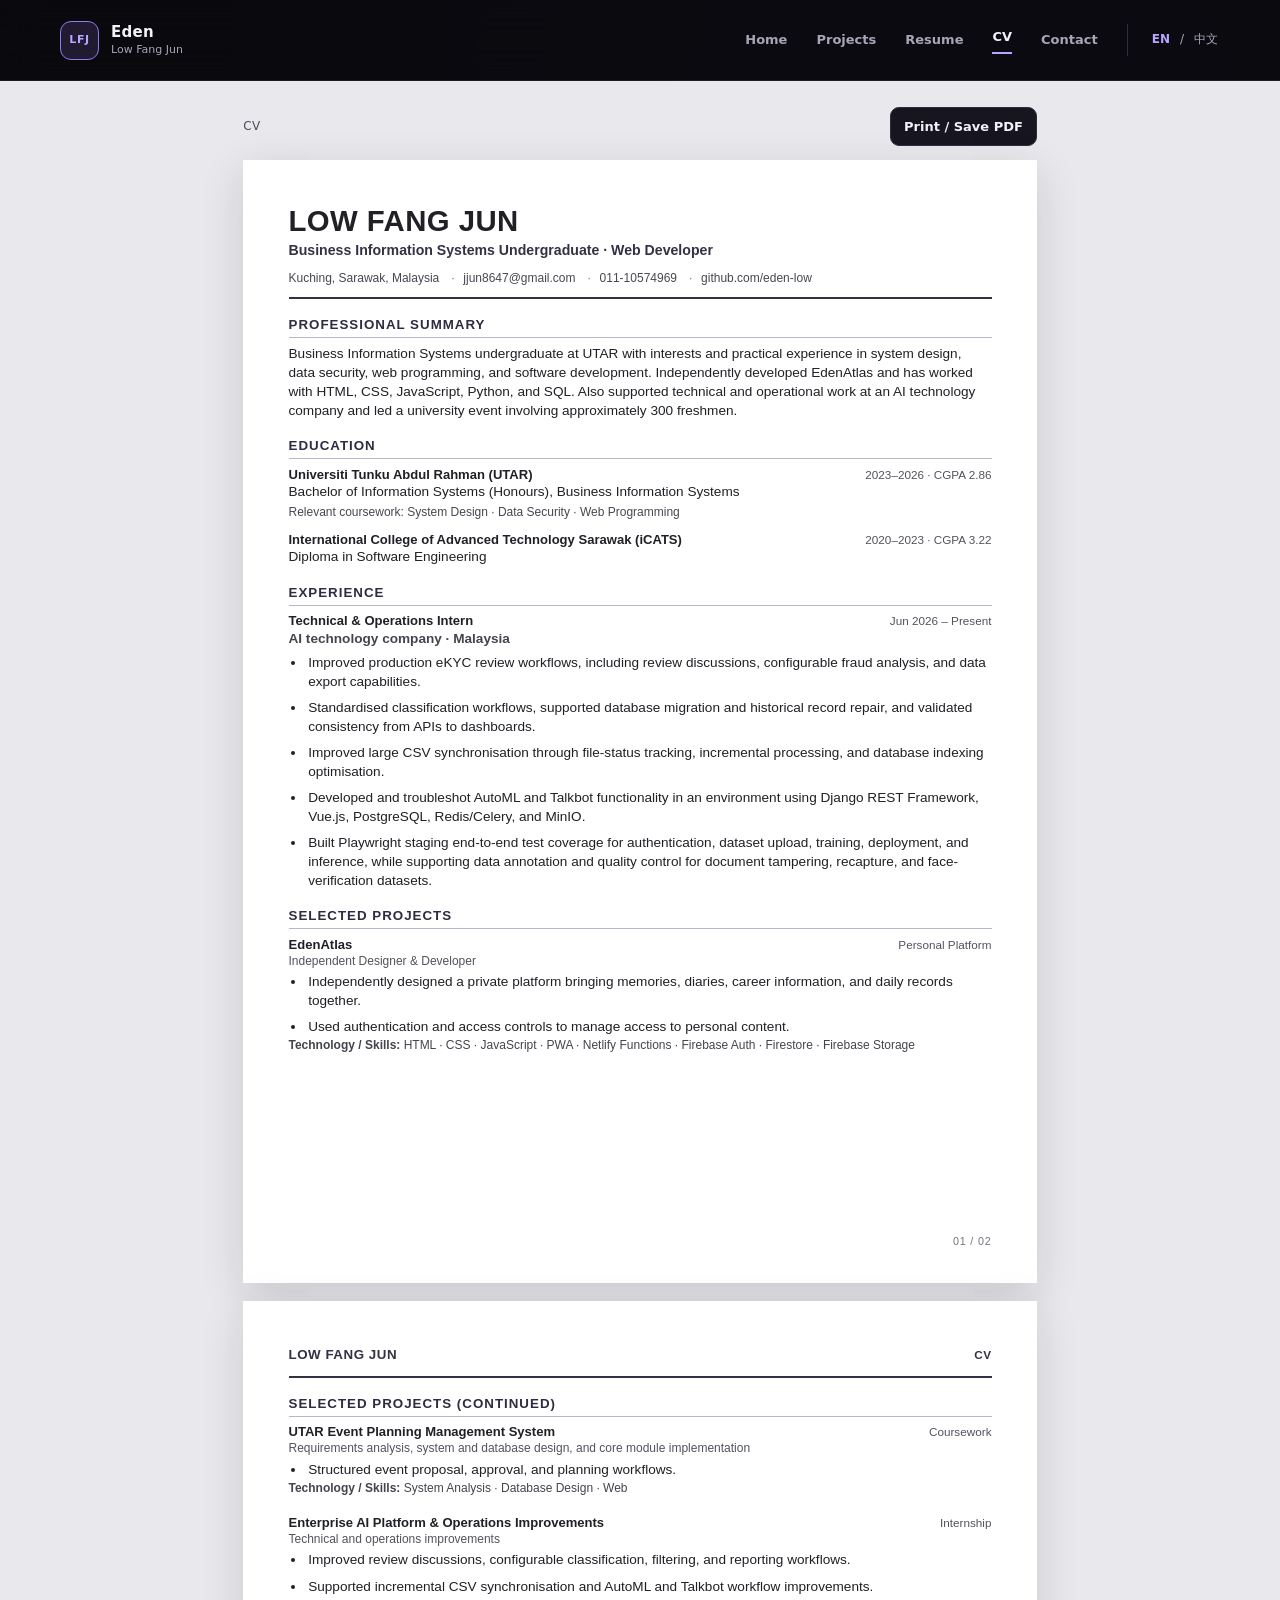
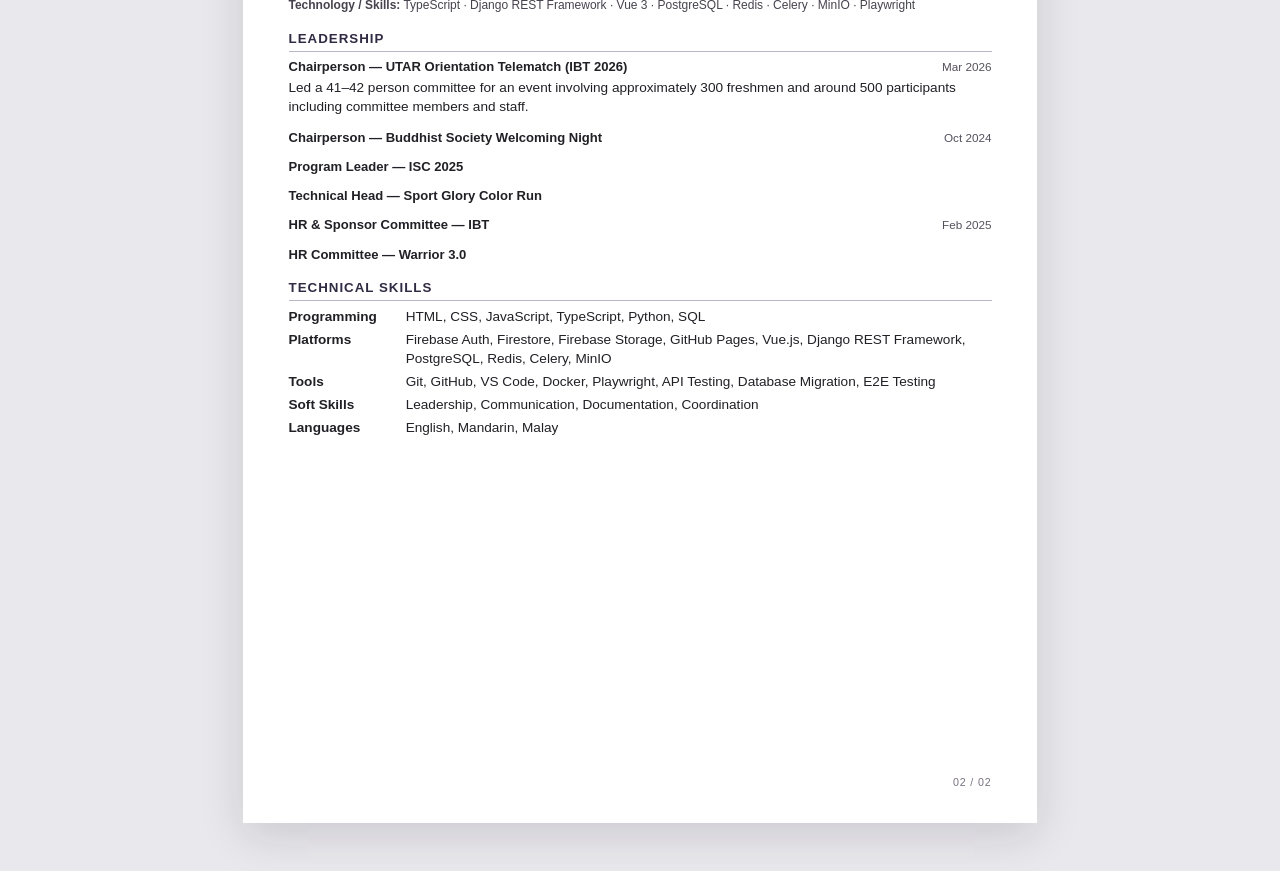
==== cv.html @ 4ec8f82a "Add detailed bilingual CV page" ====
<!doctype html>
<html lang="en">
<head>
  <meta charset="utf-8">
  <meta name="viewport" content="width=device-width, initial-scale=1">
  <meta name="description" content="Curriculum vitae of Low Fang Jun, covering education, technical experience, projects, leadership, and skills.">
  <meta name="theme-color" content="#0a0a0e">
  <title>Low Fang Jun — CV</title>
  <link rel="stylesheet" href="./assets/css/style.css">
  <link rel="stylesheet" href="./assets/css/resume.css">
  <script defer src="./assets/js/data.js"></script>
  <script defer src="./assets/js/cv.js"></script>
  <script defer src="./assets/js/main.js"></script>
</head>
<body data-page="cv">
  <a class="skip-link" href="#main">Skip to content</a>
  <div id="site-header"></div>
  <main id="main" class="site-main"></main>
  <div id="site-footer"></div>
</body>
</html>
---- assets/css/style.css ----
:root{color-scheme:dark;--bg:#0a0a0e;--surface:#17151f;--surface-2:#1d1a27;--border:#302d3b;--text:#f4f1fa;--muted:#aaa5b6;--accent:#b9a4ff;--accent-2:#8b7cf0;--max:1160px;--radius:18px}
*{box-sizing:border-box}
html{scroll-behavior:smooth}
body{margin:0;background:var(--bg);color:var(--text);font:16px/1.65 system-ui,-apple-system,BlinkMacSystemFont,"Segoe UI",sans-serif;-webkit-font-smoothing:antialiased}
body::before{content:"";position:absolute;z-index:-1;top:0;left:0;width:100%;height:700px;background:radial-gradient(ellipse at 75% 12%,rgba(123,94,190,.12),transparent 55%);pointer-events:none}
a{color:inherit;text-decoration:none}button{font:inherit}button,a{-webkit-tap-highlight-color:transparent}
:focus-visible{outline:3px solid var(--accent);outline-offset:4px;border-radius:4px}
::selection{background:#7562b2;color:#fff}
.container{width:min(calc(100% - 48px),var(--max));margin-inline:auto}
.skip-link{position:fixed;z-index:100;top:-80px;left:16px;background:var(--accent);color:#111;padding:10px 16px;border-radius:8px}.skip-link:focus{top:12px}
.site-header{position:relative;z-index:10;border-bottom:1px solid rgba(255,255,255,.08);background:rgba(10,10,14,.86);backdrop-filter:blur(18px)}
.nav-inner{display:flex;align-items:center;justify-content:space-between;min-height:80px;gap:30px}
.brand{display:inline-flex;align-items:center;gap:12px;line-height:1.1;white-space:nowrap}.brand-mark{display:grid;place-items:center;width:39px;height:39px;border:1px solid var(--accent-2);border-radius:11px;color:var(--accent);font-size:11px;font-weight:800;letter-spacing:.05em;background:#211b32}.brand strong,.brand small{display:block}.brand strong{font-size:15px;letter-spacing:.02em}.brand small{font-size:11px;color:var(--muted);margin-top:4px}
.primary-nav{display:flex;align-items:center;gap:29px}.primary-nav>a{font-size:13px;font-weight:600;color:var(--muted);transition:color .2s}.primary-nav>a:hover,.primary-nav>a[aria-current]{color:var(--text)}.primary-nav>a[aria-current]::after{content:"";display:block;width:100%;height:2px;margin-top:4px;background:var(--accent)}
.language-switch{display:flex;align-items:center;gap:8px;padding-left:22px;border-left:1px solid var(--border);color:var(--muted);font-size:12px}.language-switch button{border:0;background:transparent;color:var(--muted);padding:6px 2px;cursor:pointer;font-size:12px}.language-switch button[aria-pressed=true]{color:var(--accent);font-weight:700}.language-switch button:hover{color:var(--text)}
.menu-toggle{display:none;width:42px;height:42px;align-items:center;justify-content:center;flex-direction:column;gap:5px;border:1px solid var(--border);border-radius:10px;background:var(--surface);cursor:pointer}.menu-toggle span{width:17px;height:2px;background:var(--text);border-radius:2px}
.site-main{min-height:calc(100vh - 170px)}.eyebrow{font-size:11px;letter-spacing:.16em;text-transform:uppercase;font-weight:800;color:var(--accent)}.muted{color:var(--muted)}.small{font-size:13px}
.hero{min-height:630px;display:grid;grid-template-columns:minmax(0,1.5fr) minmax(260px,.5fr);align-items:center;gap:70px;padding:95px 0 90px;border-bottom:1px solid var(--border)}.hero .eyebrow{display:flex;align-items:center;gap:10px}.status-dot{width:7px;height:7px;background:#a3e0c6;border-radius:50%;box-shadow:0 0 0 4px rgba(163,224,198,.12)}.hero-kicker{margin:26px 0 8px;color:var(--muted);font-size:13px;letter-spacing:.12em;text-transform:uppercase}.hero h1,.page-intro h1,.case-hero h1{font-size:clamp(54px,8vw,104px);letter-spacing:-.075em;line-height:1.04;margin:0;font-weight:700}.hero-period{color:var(--accent)}.hero-title{font-size:clamp(19px,2.2vw,26px);line-height:1.35;margin:24px 0 8px;max-width:690px;color:#dad5e6;letter-spacing:-.025em}.hero-location{color:var(--muted);font-size:14px;margin:0}.hero-actions{display:flex;flex-wrap:wrap;align-items:center;gap:12px;margin-top:38px}.button{display:inline-flex;align-items:center;justify-content:center;gap:18px;padding:11px 19px;border-radius:9px;border:1px solid transparent;font-size:13px;font-weight:700;min-height:45px;cursor:pointer;transition:transform .2s,border-color .2s,background .2s}.button:hover{transform:translateY(-2px)}.button-primary{background:var(--accent);color:#171022}.button-primary:hover{background:#cbbaff}.button-secondary{background:var(--surface);border-color:var(--border);color:var(--text)}.button-secondary:hover{border-color:var(--accent-2)}.button-plain{color:var(--muted)}.button-plain:hover{color:var(--text)}
.monogram{justify-self:end;display:flex;flex-direction:column;justify-content:space-between;width:min(100%,290px);aspect-ratio:1;border:1px solid #3b344f;border-radius:24px;padding:26px;background:linear-gradient(150deg,#252035,#15131d 70%);box-shadow:0 20px 80px rgba(0,0,0,.17);transform:rotate(4deg)}.monogram span{align-self:center;margin:auto;font-size:clamp(70px,9vw,112px);line-height:1;letter-spacing:-.11em;font-weight:800;color:#d8cdfb}.monogram small{align-self:flex-end;color:#a99bc4;font-size:10px;letter-spacing:.15em}
.section{padding:92px 0;border-bottom:1px solid var(--border);scroll-margin-top:36px}.section-heading{display:flex;align-items:baseline;gap:16px;margin-bottom:35px}.section-heading h2{font-size:clamp(26px,3vw,38px);line-height:1.2;letter-spacing:-.05em;margin:0}.section-index{color:var(--accent);font:700 12px/1.4 ui-monospace,Consolas,monospace}.about-layout{display:grid;grid-template-columns:1.7fr .7fr;gap:11%}.statement{font-size:clamp(19px,2vw,25px);line-height:1.55;letter-spacing:-.025em;margin:0;max-width:800px}.about-aside{border-left:1px solid var(--border);padding-left:27px;align-self:start}.about-aside p{margin:9px 0 0;font-size:14px}.about-aside p.muted{font-size:13px}
.project-grid{display:grid;grid-template-columns:repeat(3,minmax(0,1fr));gap:16px}.project-card{display:flex;flex-direction:column;min-width:0;padding:25px;background:var(--surface);border:1px solid var(--border);border-radius:var(--radius);transition:transform .2s,border-color .2s,background .2s}.project-card:hover{transform:translateY(-4px);border-color:#685682;background:var(--surface-2)}.card-top{display:flex;justify-content:space-between;gap:10px;align-items:center}.card-number{font:12px ui-monospace,Consolas,monospace;color:#777184}.project-card h3{font-size:21px;letter-spacing:-.04em;line-height:1.27;margin:32px 0 12px}.project-card p{color:var(--muted);font-size:14px;line-height:1.6;margin:0 0 26px}.tag-list{display:flex;flex-wrap:wrap;gap:7px;list-style:none;margin:0;padding:0}.tag-list li{border:1px solid #3a3545;border-radius:6px;padding:4px 8px;font-size:11px;line-height:1.35;color:#c8c2d2;overflow-wrap:anywhere}.project-card .tag-list{margin-top:auto;margin-bottom:27px}.text-link{display:inline-flex;align-items:center;gap:8px;width:max-content;max-width:100%;color:var(--accent);font-size:13px;font-weight:750}.text-link:hover{text-decoration:underline;text-underline-offset:4px}.section-tail{margin-top:24px;text-align:right}.section-tail .text-link{margin-left:auto}
.entry{padding:28px 30px;background:var(--surface);border:1px solid var(--border);border-radius:var(--radius)}.entry-head{display:flex;justify-content:space-between;align-items:start;gap:16px}.entry h3{margin:0;font-size:20px;line-height:1.3;letter-spacing:-.03em}.entry-sub{margin:6px 0 0;color:#c7c1d0;font-size:14px}.entry-date{color:var(--accent);font-size:12px;font-weight:700;white-space:nowrap}.entry>p:last-child{margin:22px 0 0;color:var(--muted);font-size:14px}.detail-list{margin:20px 0 0;padding-left:21px;color:var(--muted);font-size:14px}.detail-list li{padding-left:3px;margin:0 0 9px}.detail-list li:last-child{margin-bottom:0}
.leadership-grid{display:grid;grid-template-columns:repeat(3,minmax(0,1fr));gap:16px}.leadership-card{padding:23px;border:1px solid var(--border);border-radius:var(--radius);background:var(--surface)}.leadership-card h3{font-size:17px;line-height:1.3;margin:18px 0 6px;letter-spacing:-.02em}.leadership-card p{margin:0;color:#c9c4d2;font-size:14px}.leadership-card p.small{margin-top:13px;line-height:1.55;color:var(--muted)}
.skills-grid{display:grid;grid-template-columns:repeat(2,minmax(0,1fr));gap:28px 46px}.skill-group{padding:0 0 22px;border-bottom:1px solid var(--border)}.skill-group h3{font-size:13px;margin:0 0 14px;color:#ddd5ee}.education-grid{display:grid;grid-template-columns:repeat(2,minmax(0,1fr));gap:16px}.education-card h3{margin-top:13px}.education-card .muted{font-size:13px;margin:16px 0 0}.education-card .small{margin-top:7px}
.contact-section{border:0}.contact-panel{display:flex;justify-content:space-between;align-items:center;gap:32px;padding:38px;background:linear-gradient(115deg,#211b2d,#17151f);border:1px solid #514267;border-radius:20px}.contact-copy{font-size:clamp(20px,2.2vw,29px);line-height:1.3;letter-spacing:-.035em;margin:0}.contact-panel .muted{font-size:13px;margin:8px 0 0}.contact-actions{display:flex;align-items:center;flex-wrap:wrap;gap:16px}
.site-footer{border-top:1px solid var(--border);color:#888292;font-size:12px}.footer-inner{display:flex;justify-content:space-between;gap:20px;align-items:center;min-height:87px}.site-footer a:hover{color:var(--accent)}
.page-content{padding-top:70px;padding-bottom:100px}.page-intro{padding-bottom:55px}.page-intro h1{font-size:clamp(54px,7vw,84px);margin:16px 0}.page-intro>p:last-child{color:var(--muted);margin:0;max-width:600px}.projects-page-grid .project-card{min-height:360px}
.back-link{display:inline-flex;gap:10px;align-items:center;color:var(--muted);font-size:13px;font-weight:700}.back-link:hover{color:var(--accent)}.case-hero{display:flex;justify-content:space-between;gap:36px;align-items:end;padding:50px 0 65px;border-bottom:1px solid var(--border)}.case-hero h1{font-size:clamp(45px,6.5vw,80px);max-width:900px;margin:14px 0 20px}.case-summary{font-size:clamp(17px,2vw,22px);max-width:690px;color:#c8c3d0;line-height:1.5;margin:0}.case-hero-mark{white-space:nowrap;color:#655778;font-size:76px;line-height:1;font-weight:800;letter-spacing:-.09em}.case-hero-mark span{font-size:19px;color:var(--accent);letter-spacing:-.04em}.case-layout{display:grid;grid-template-columns:minmax(0,1fr) 280px;gap:80px;padding:25px 0 65px}.case-section{display:grid;grid-template-columns:190px minmax(0,1fr);gap:32px;border-bottom:1px solid var(--border);padding:39px 0}.case-label{display:flex;gap:13px;align-items:baseline}.case-label h2,.case-aside h2{font-size:16px;line-height:1.4;margin:0;letter-spacing:-.02em}.case-section p{font-size:16px;line-height:1.75;color:#c4bfcb;margin:0}.case-aside{align-self:start;position:sticky;top:25px;padding:28px;background:var(--surface);border:1px solid var(--border);border-radius:var(--radius);margin-top:39px}.case-aside h2{margin-bottom:20px}.project-pager{display:grid;grid-template-columns:1fr 1fr;gap:15px}.project-pager a{min-width:0;display:flex;flex-direction:column;gap:7px;padding:25px;border:1px solid var(--border);border-radius:var(--radius);background:var(--surface)}.project-pager a:hover{border-color:var(--accent-2)}.project-pager a:last-child{text-align:right}.project-pager span{font-size:12px;color:var(--muted)}.project-pager strong{font-size:16px;overflow-wrap:anywhere}.not-found{text-align:center;max-width:540px;margin:80px auto 120px}.not-found h1{font-size:clamp(40px,6vw,68px);letter-spacing:-.06em;margin:18px 0}.not-found p{color:var(--muted);margin-bottom:30px}
@media(max-width:850px){.hero{grid-template-columns:1fr minmax(170px,.35fr);gap:25px;min-height:530px}.monogram{padding:15px}.monogram span{font-size:60px}.project-grid{grid-template-columns:1fr 1fr}.project-card:last-child{grid-column:1/-1}.leadership-grid{grid-template-columns:1fr 1fr}.case-layout{gap:35px;grid-template-columns:minmax(0,1fr) 230px}.case-section{grid-template-columns:145px 1fr;gap:22px}}
@media(max-width:700px){.container{width:min(calc(100% - 36px),var(--max))}.nav-inner{min-height:68px}.menu-toggle{display:flex}.primary-nav{display:none;position:absolute;top:68px;left:0;right:0;flex-direction:column;align-items:stretch;gap:0;background:#14121b;border-bottom:1px solid var(--border);padding:12px 18px 20px;box-shadow:0 18px 30px rgba(0,0,0,.25)}.primary-nav.is-open{display:flex}.primary-nav>a{padding:11px 6px}.primary-nav>a[aria-current]::after{width:30px;margin-top:2px}.language-switch{padding:10px 6px 0;border:0;border-top:1px solid var(--border);margin-top:6px}.hero{display:block;min-height:auto;padding:74px 0 76px}.hero h1{font-size:clamp(54px,12vw,80px)}.hero-title{margin-top:18px}.monogram{display:none}.section{padding:67px 0}.section-heading{margin-bottom:25px}.about-layout{grid-template-columns:1fr;gap:28px}.about-aside{padding-left:18px}.project-grid,.leadership-grid,.education-grid,.skills-grid{grid-template-columns:1fr}.project-card:last-child{grid-column:auto}.project-card{min-height:300px}.leadership-grid{gap:12px}.contact-panel{display:block;padding:25px}.contact-actions{margin-top:25px}.footer-inner{flex-wrap:wrap;padding:18px 0;min-height:0}.page-content{padding-top:50px}.case-hero{padding:42px 0}.case-hero-mark{display:none}.case-layout{display:flex;flex-direction:column;gap:0;padding-top:0}.case-aside{position:static;margin:28px 0}.case-section{grid-template-columns:1fr;gap:12px;padding:28px 0}.project-pager{grid-template-columns:1fr 1fr}}
@media(max-width:420px){.container{width:min(calc(100% - 28px),var(--max))}.hero h1{font-size:52px}.hero-actions{gap:8px}.hero-actions .button{padding:10px 12px}.project-pager{grid-template-columns:1fr}.project-pager a:last-child{text-align:left}.entry-head{flex-direction:column;gap:6px}.contact-actions{align-items:flex-start;flex-direction:column}}
@media(prefers-reduced-motion:reduce){html{scroll-behavior:auto}*,*::before,*::after{transition-duration:.01ms!important;animation-duration:.01ms!important}}
@media(max-width:700px){.case-layout{padding-bottom:30px}}
---- assets/css/resume.css ----
/* The portfolio remains in style.css. This sheet only styles the job application resume. */
body[data-page="resume"] .site-main,body[data-page="cv"] .site-main{background:#e9e8ec;min-height:0}
.resume-shell{padding:26px 16px 48px}
.resume-toolbar{width:min(100%,210mm);display:flex;align-items:center;justify-content:space-between;margin:0 auto 14px;color:#514b5c;font-size:12px;letter-spacing:.04em}
.resume-toolbar .button{min-height:38px;padding:8px 13px}
.resume-page{width:210mm;min-height:297mm;max-width:100%;margin:0 auto;padding:12mm;background:#fff;color:#202026;box-sizing:border-box;box-shadow:0 12px 42px rgba(24,20,36,.14);font:9.7pt/1.28 Arial,Helvetica,system-ui,sans-serif;overflow-wrap:break-word}
.resume-page a{color:inherit}
.resume-page h1,.resume-page h2,.resume-page h3,.resume-page p,.resume-page ul,.resume-page dl{margin-top:0}
.cv-header{padding-bottom:3mm;border-bottom:.55mm solid #363044}
.cv-header h1{font-size:22pt;line-height:1.05;letter-spacing:.015em;text-transform:uppercase;margin:0 0 1.3mm;font-weight:750}
.cv-title{font-size:10.6pt;font-weight:600;color:#363044;margin:0 0 2.3mm}
.cv-contact{display:flex;flex-wrap:wrap;gap:0 2.3mm;align-items:center;font-style:normal;color:#484650;font-size:9pt;line-height:1.35}
.cv-contact>*:not(:last-child)::after{content:" ·";margin-left:2.3mm;color:#7e748e}
.cv-section{margin-top:3.2mm}
.cv-section-title{font-size:10pt;line-height:1.1;letter-spacing:.075em;text-transform:uppercase;font-weight:750;color:#312a43;border-bottom:.25mm solid #bbb5c8;padding-bottom:1.1mm;margin:0 0 1.6mm}
.cv-section>p{margin-bottom:0}
.cv-row-heading{display:flex;justify-content:space-between;align-items:baseline;gap:4mm}
.cv-row-heading h3{font-size:9.8pt;line-height:1.2;font-weight:700;margin:0}
.cv-row-heading>span{flex:none;font-size:8.8pt;color:#55515d;white-space:nowrap}
.cv-education-row+.cv-education-row{margin-top:2.2mm}
.cv-education-row p,.cv-project-row p,.cv-lead p{margin:0}
.cv-courses{font-size:9pt;color:#4a4651;margin-top:.7mm!important}
.cv-subline{font-weight:600;color:#47434e;margin:1mm 0 1.5mm}
.cv-bullets{padding-left:4.6mm;margin:0}
.cv-bullets li{padding-left:.6mm;margin-bottom:1mm}
.cv-bullets li:last-child{margin-bottom:0}
.cv-project-row+.cv-project-row{margin-top:1.7mm}
.cv-project-row p{color:#47434e;font-size:9.1pt;margin-top:.3mm}
.cv-lead p{margin-top:.9mm}
.cv-lead-list{list-style:none;padding:0;margin:1.8mm 0 0;display:grid;grid-template-columns:1fr 1fr;column-gap:4mm;row-gap:.6mm;font-size:9.1pt}
.cv-lead-list li{min-width:0}
.cv-lead-list strong{font-weight:650}
.cv-skills{margin:0;display:grid;gap:.65mm}
.cv-skills>div{display:grid;grid-template-columns:29mm minmax(0,1fr);gap:2mm}
.cv-skills dt{font-weight:700}.cv-skills dd{margin:0}
.cv-document{display:grid;gap:18px}
.cv-page{position:relative;padding-bottom:18mm;font-size:10.2pt;line-height:1.38}
.cv-page .cv-section{margin-top:5mm}
.cv-page .cv-section-title{margin-bottom:2mm}
.cv-page .cv-education-row+.cv-education-row{margin-top:3mm}
.cv-page .cv-bullets li{margin-bottom:2mm}
.cv-page .cv-bullets li:last-child{margin-bottom:0}
.cv-continuation{display:flex;justify-content:space-between;align-items:baseline;gap:12px;padding-bottom:3mm;border-bottom:.55mm solid #363044;color:#363044;font-size:10pt;letter-spacing:.04em;text-transform:uppercase}
.cv-continuation span{font-size:8.8pt;font-weight:600}
.cv-project-entry,.cv-activity{break-inside:avoid;page-break-inside:avoid}
.cv-project-entry+.cv-project-entry{margin-top:5mm}
.cv-project-role{font-size:9pt;color:#55515d;margin:.7mm 0 1mm}
.cv-project-entry .cv-bullets{margin-top:1mm}
.cv-tech{font-size:9pt;color:#47434e;margin:1.4mm 0 0}
.cv-activity+.cv-activity{margin-top:3.5mm}
.cv-activity p{margin:1mm 0 0}
.cv-page .cv-skills{gap:1.1mm}
.cv-page-number{position:absolute;right:12mm;bottom:9mm;color:#77717e;font-size:8pt;letter-spacing:.08em}
@media(max-width:820px){.resume-shell{padding:18px 12px 30px}.resume-page{width:100%;min-height:0;padding:22px}.resume-toolbar{width:100%}}
@media(max-width:560px){.resume-page{font-size:10pt}.cv-header h1{font-size:20pt}.cv-contact{gap:1px 7px}.cv-contact>*:not(:last-child)::after{margin-left:7px}.cv-row-heading{display:block}.cv-row-heading>span{display:block;margin-top:1px}.cv-lead-list{grid-template-columns:1fr}.cv-skills>div{grid-template-columns:1fr;gap:0;margin-bottom:3px}}
@media(max-width:820px){.cv-page{padding-bottom:48px}.cv-page-number{right:22px;bottom:18px}}
@page{size:A4;margin:0}
@media print{
  html,body{width:210mm!important;min-height:297mm!important;margin:0!important;padding:0!important;background:#fff!important;color:#202026!important}
  body[data-page="resume"]::before,.site-header,.site-footer,.skip-link,.resume-toolbar{display:none!important}
  body[data-page="resume"] .site-main{background:#fff!important;min-height:0!important;margin:0!important;padding:0!important}
  .resume-shell{width:210mm!important;margin:0!important;padding:0!important}
  .resume-page{width:210mm!important;max-width:none!important;min-height:297mm!important;margin:0!important;padding:12mm!important;box-shadow:none!important;break-inside:avoid;page-break-inside:avoid}
  .cv-header,.cv-section-title,.cv-education-row,.cv-project-row,.cv-lead,.cv-skills>div{break-inside:avoid;page-break-inside:avoid}
  .cv-section-title{break-after:avoid;page-break-after:avoid}
  .resume-page a{text-decoration:none}
  body[data-page="cv"] .site-main{background:#fff!important;min-height:0!important;margin:0!important;padding:0!important}
  body[data-page="cv"] .cv-document{display:block;gap:0}
  body[data-page="cv"] .cv-page{width:210mm!important;max-width:none!important;min-height:297mm!important;margin:0!important;padding:12mm 12mm 18mm!important;box-shadow:none!important;break-inside:avoid;page-break-inside:avoid;break-after:page;page-break-after:always}
  body[data-page="cv"] .cv-page:last-child{break-after:auto;page-break-after:auto}
  body[data-page="cv"] .cv-page-number{right:12mm;bottom:9mm}
}
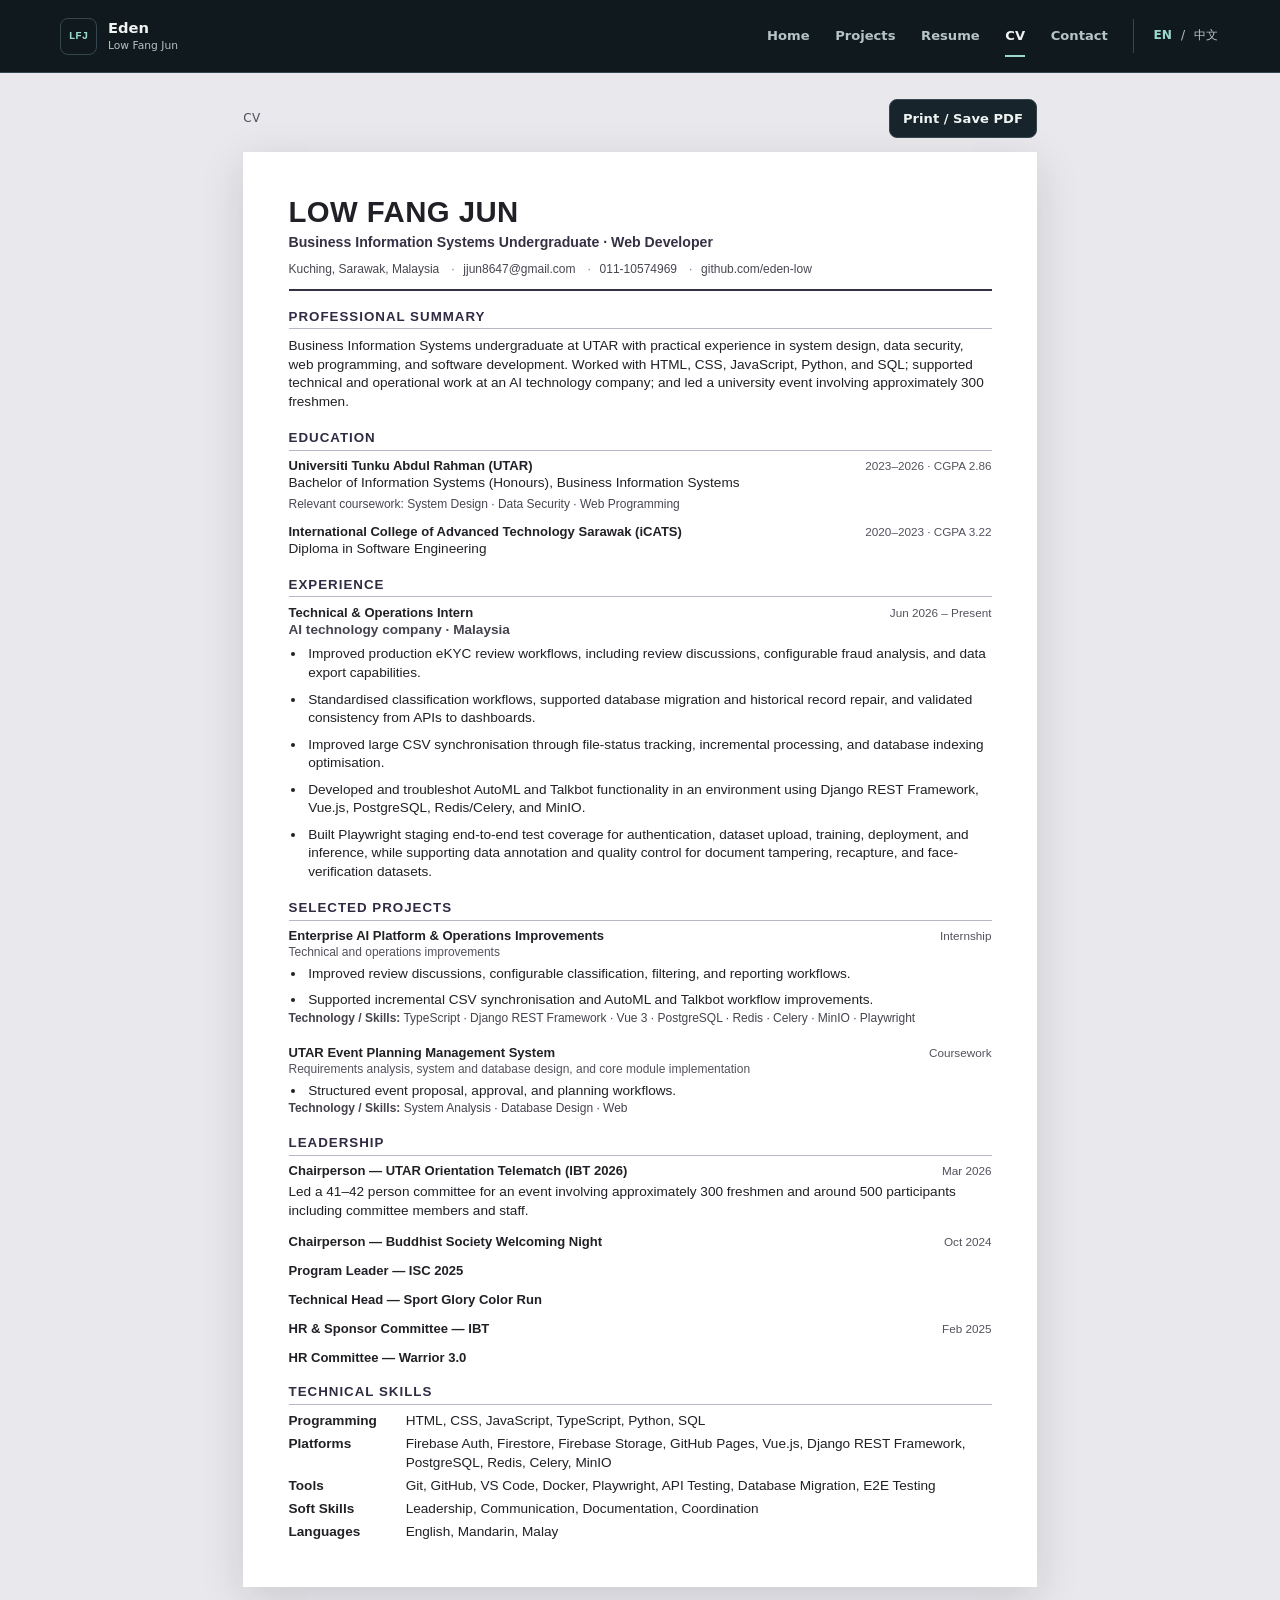
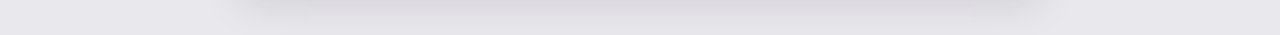
==== commit e1a1d705: "Upgrade portfolio UI and dynamic CV" ====
--- a/cv.html
+++ b/cv.html
@@ -1,13 +1,14 @@
-<!doctype html>
+﻿<!doctype html>
 <html lang="en">
 <head>
   <meta charset="utf-8">
   <meta name="viewport" content="width=device-width, initial-scale=1">
   <meta name="description" content="Curriculum vitae of Low Fang Jun, covering education, technical experience, projects, leadership, and skills.">
-  <meta name="theme-color" content="#0a0a0e">
+  <meta name="theme-color" content="#10191e">
   <title>Low Fang Jun — CV</title>
   <link rel="stylesheet" href="./assets/css/style.css">
   <link rel="stylesheet" href="./assets/css/resume.css">
+  <link rel="stylesheet" href="./assets/css/cv.css">
   <script defer src="./assets/js/data.js"></script>
   <script defer src="./assets/js/cv.js"></script>
   <script defer src="./assets/js/main.js"></script>
--- a/assets/css/style.css
+++ b/assets/css/style.css
@@ -1,33 +1,205 @@
-:root{color-scheme:dark;--bg:#0a0a0e;--surface:#17151f;--surface-2:#1d1a27;--border:#302d3b;--text:#f4f1fa;--muted:#aaa5b6;--accent:#b9a4ff;--accent-2:#8b7cf0;--max:1160px;--radius:18px}
-*{box-sizing:border-box}
-html{scroll-behavior:smooth}
-body{margin:0;background:var(--bg);color:var(--text);font:16px/1.65 system-ui,-apple-system,BlinkMacSystemFont,"Segoe UI",sans-serif;-webkit-font-smoothing:antialiased}
-body::before{content:"";position:absolute;z-index:-1;top:0;left:0;width:100%;height:700px;background:radial-gradient(ellipse at 75% 12%,rgba(123,94,190,.12),transparent 55%);pointer-events:none}
-a{color:inherit;text-decoration:none}button{font:inherit}button,a{-webkit-tap-highlight-color:transparent}
-:focus-visible{outline:3px solid var(--accent);outline-offset:4px;border-radius:4px}
-::selection{background:#7562b2;color:#fff}
-.container{width:min(calc(100% - 48px),var(--max));margin-inline:auto}
-.skip-link{position:fixed;z-index:100;top:-80px;left:16px;background:var(--accent);color:#111;padding:10px 16px;border-radius:8px}.skip-link:focus{top:12px}
-.site-header{position:relative;z-index:10;border-bottom:1px solid rgba(255,255,255,.08);background:rgba(10,10,14,.86);backdrop-filter:blur(18px)}
-.nav-inner{display:flex;align-items:center;justify-content:space-between;min-height:80px;gap:30px}
-.brand{display:inline-flex;align-items:center;gap:12px;line-height:1.1;white-space:nowrap}.brand-mark{display:grid;place-items:center;width:39px;height:39px;border:1px solid var(--accent-2);border-radius:11px;color:var(--accent);font-size:11px;font-weight:800;letter-spacing:.05em;background:#211b32}.brand strong,.brand small{display:block}.brand strong{font-size:15px;letter-spacing:.02em}.brand small{font-size:11px;color:var(--muted);margin-top:4px}
-.primary-nav{display:flex;align-items:center;gap:29px}.primary-nav>a{font-size:13px;font-weight:600;color:var(--muted);transition:color .2s}.primary-nav>a:hover,.primary-nav>a[aria-current]{color:var(--text)}.primary-nav>a[aria-current]::after{content:"";display:block;width:100%;height:2px;margin-top:4px;background:var(--accent)}
-.language-switch{display:flex;align-items:center;gap:8px;padding-left:22px;border-left:1px solid var(--border);color:var(--muted);font-size:12px}.language-switch button{border:0;background:transparent;color:var(--muted);padding:6px 2px;cursor:pointer;font-size:12px}.language-switch button[aria-pressed=true]{color:var(--accent);font-weight:700}.language-switch button:hover{color:var(--text)}
-.menu-toggle{display:none;width:42px;height:42px;align-items:center;justify-content:center;flex-direction:column;gap:5px;border:1px solid var(--border);border-radius:10px;background:var(--surface);cursor:pointer}.menu-toggle span{width:17px;height:2px;background:var(--text);border-radius:2px}
-.site-main{min-height:calc(100vh - 170px)}.eyebrow{font-size:11px;letter-spacing:.16em;text-transform:uppercase;font-weight:800;color:var(--accent)}.muted{color:var(--muted)}.small{font-size:13px}
-.hero{min-height:630px;display:grid;grid-template-columns:minmax(0,1.5fr) minmax(260px,.5fr);align-items:center;gap:70px;padding:95px 0 90px;border-bottom:1px solid var(--border)}.hero .eyebrow{display:flex;align-items:center;gap:10px}.status-dot{width:7px;height:7px;background:#a3e0c6;border-radius:50%;box-shadow:0 0 0 4px rgba(163,224,198,.12)}.hero-kicker{margin:26px 0 8px;color:var(--muted);font-size:13px;letter-spacing:.12em;text-transform:uppercase}.hero h1,.page-intro h1,.case-hero h1{font-size:clamp(54px,8vw,104px);letter-spacing:-.075em;line-height:1.04;margin:0;font-weight:700}.hero-period{color:var(--accent)}.hero-title{font-size:clamp(19px,2.2vw,26px);line-height:1.35;margin:24px 0 8px;max-width:690px;color:#dad5e6;letter-spacing:-.025em}.hero-location{color:var(--muted);font-size:14px;margin:0}.hero-actions{display:flex;flex-wrap:wrap;align-items:center;gap:12px;margin-top:38px}.button{display:inline-flex;align-items:center;justify-content:center;gap:18px;padding:11px 19px;border-radius:9px;border:1px solid transparent;font-size:13px;font-weight:700;min-height:45px;cursor:pointer;transition:transform .2s,border-color .2s,background .2s}.button:hover{transform:translateY(-2px)}.button-primary{background:var(--accent);color:#171022}.button-primary:hover{background:#cbbaff}.button-secondary{background:var(--surface);border-color:var(--border);color:var(--text)}.button-secondary:hover{border-color:var(--accent-2)}.button-plain{color:var(--muted)}.button-plain:hover{color:var(--text)}
-.monogram{justify-self:end;display:flex;flex-direction:column;justify-content:space-between;width:min(100%,290px);aspect-ratio:1;border:1px solid #3b344f;border-radius:24px;padding:26px;background:linear-gradient(150deg,#252035,#15131d 70%);box-shadow:0 20px 80px rgba(0,0,0,.17);transform:rotate(4deg)}.monogram span{align-self:center;margin:auto;font-size:clamp(70px,9vw,112px);line-height:1;letter-spacing:-.11em;font-weight:800;color:#d8cdfb}.monogram small{align-self:flex-end;color:#a99bc4;font-size:10px;letter-spacing:.15em}
-.section{padding:92px 0;border-bottom:1px solid var(--border);scroll-margin-top:36px}.section-heading{display:flex;align-items:baseline;gap:16px;margin-bottom:35px}.section-heading h2{font-size:clamp(26px,3vw,38px);line-height:1.2;letter-spacing:-.05em;margin:0}.section-index{color:var(--accent);font:700 12px/1.4 ui-monospace,Consolas,monospace}.about-layout{display:grid;grid-template-columns:1.7fr .7fr;gap:11%}.statement{font-size:clamp(19px,2vw,25px);line-height:1.55;letter-spacing:-.025em;margin:0;max-width:800px}.about-aside{border-left:1px solid var(--border);padding-left:27px;align-self:start}.about-aside p{margin:9px 0 0;font-size:14px}.about-aside p.muted{font-size:13px}
-.project-grid{display:grid;grid-template-columns:repeat(3,minmax(0,1fr));gap:16px}.project-card{display:flex;flex-direction:column;min-width:0;padding:25px;background:var(--surface);border:1px solid var(--border);border-radius:var(--radius);transition:transform .2s,border-color .2s,background .2s}.project-card:hover{transform:translateY(-4px);border-color:#685682;background:var(--surface-2)}.card-top{display:flex;justify-content:space-between;gap:10px;align-items:center}.card-number{font:12px ui-monospace,Consolas,monospace;color:#777184}.project-card h3{font-size:21px;letter-spacing:-.04em;line-height:1.27;margin:32px 0 12px}.project-card p{color:var(--muted);font-size:14px;line-height:1.6;margin:0 0 26px}.tag-list{display:flex;flex-wrap:wrap;gap:7px;list-style:none;margin:0;padding:0}.tag-list li{border:1px solid #3a3545;border-radius:6px;padding:4px 8px;font-size:11px;line-height:1.35;color:#c8c2d2;overflow-wrap:anywhere}.project-card .tag-list{margin-top:auto;margin-bottom:27px}.text-link{display:inline-flex;align-items:center;gap:8px;width:max-content;max-width:100%;color:var(--accent);font-size:13px;font-weight:750}.text-link:hover{text-decoration:underline;text-underline-offset:4px}.section-tail{margin-top:24px;text-align:right}.section-tail .text-link{margin-left:auto}
-.entry{padding:28px 30px;background:var(--surface);border:1px solid var(--border);border-radius:var(--radius)}.entry-head{display:flex;justify-content:space-between;align-items:start;gap:16px}.entry h3{margin:0;font-size:20px;line-height:1.3;letter-spacing:-.03em}.entry-sub{margin:6px 0 0;color:#c7c1d0;font-size:14px}.entry-date{color:var(--accent);font-size:12px;font-weight:700;white-space:nowrap}.entry>p:last-child{margin:22px 0 0;color:var(--muted);font-size:14px}.detail-list{margin:20px 0 0;padding-left:21px;color:var(--muted);font-size:14px}.detail-list li{padding-left:3px;margin:0 0 9px}.detail-list li:last-child{margin-bottom:0}
-.leadership-grid{display:grid;grid-template-columns:repeat(3,minmax(0,1fr));gap:16px}.leadership-card{padding:23px;border:1px solid var(--border);border-radius:var(--radius);background:var(--surface)}.leadership-card h3{font-size:17px;line-height:1.3;margin:18px 0 6px;letter-spacing:-.02em}.leadership-card p{margin:0;color:#c9c4d2;font-size:14px}.leadership-card p.small{margin-top:13px;line-height:1.55;color:var(--muted)}
-.skills-grid{display:grid;grid-template-columns:repeat(2,minmax(0,1fr));gap:28px 46px}.skill-group{padding:0 0 22px;border-bottom:1px solid var(--border)}.skill-group h3{font-size:13px;margin:0 0 14px;color:#ddd5ee}.education-grid{display:grid;grid-template-columns:repeat(2,minmax(0,1fr));gap:16px}.education-card h3{margin-top:13px}.education-card .muted{font-size:13px;margin:16px 0 0}.education-card .small{margin-top:7px}
-.contact-section{border:0}.contact-panel{display:flex;justify-content:space-between;align-items:center;gap:32px;padding:38px;background:linear-gradient(115deg,#211b2d,#17151f);border:1px solid #514267;border-radius:20px}.contact-copy{font-size:clamp(20px,2.2vw,29px);line-height:1.3;letter-spacing:-.035em;margin:0}.contact-panel .muted{font-size:13px;margin:8px 0 0}.contact-actions{display:flex;align-items:center;flex-wrap:wrap;gap:16px}
-.site-footer{border-top:1px solid var(--border);color:#888292;font-size:12px}.footer-inner{display:flex;justify-content:space-between;gap:20px;align-items:center;min-height:87px}.site-footer a:hover{color:var(--accent)}
-.page-content{padding-top:70px;padding-bottom:100px}.page-intro{padding-bottom:55px}.page-intro h1{font-size:clamp(54px,7vw,84px);margin:16px 0}.page-intro>p:last-child{color:var(--muted);margin:0;max-width:600px}.projects-page-grid .project-card{min-height:360px}
-.back-link{display:inline-flex;gap:10px;align-items:center;color:var(--muted);font-size:13px;font-weight:700}.back-link:hover{color:var(--accent)}.case-hero{display:flex;justify-content:space-between;gap:36px;align-items:end;padding:50px 0 65px;border-bottom:1px solid var(--border)}.case-hero h1{font-size:clamp(45px,6.5vw,80px);max-width:900px;margin:14px 0 20px}.case-summary{font-size:clamp(17px,2vw,22px);max-width:690px;color:#c8c3d0;line-height:1.5;margin:0}.case-hero-mark{white-space:nowrap;color:#655778;font-size:76px;line-height:1;font-weight:800;letter-spacing:-.09em}.case-hero-mark span{font-size:19px;color:var(--accent);letter-spacing:-.04em}.case-layout{display:grid;grid-template-columns:minmax(0,1fr) 280px;gap:80px;padding:25px 0 65px}.case-section{display:grid;grid-template-columns:190px minmax(0,1fr);gap:32px;border-bottom:1px solid var(--border);padding:39px 0}.case-label{display:flex;gap:13px;align-items:baseline}.case-label h2,.case-aside h2{font-size:16px;line-height:1.4;margin:0;letter-spacing:-.02em}.case-section p{font-size:16px;line-height:1.75;color:#c4bfcb;margin:0}.case-aside{align-self:start;position:sticky;top:25px;padding:28px;background:var(--surface);border:1px solid var(--border);border-radius:var(--radius);margin-top:39px}.case-aside h2{margin-bottom:20px}.project-pager{display:grid;grid-template-columns:1fr 1fr;gap:15px}.project-pager a{min-width:0;display:flex;flex-direction:column;gap:7px;padding:25px;border:1px solid var(--border);border-radius:var(--radius);background:var(--surface)}.project-pager a:hover{border-color:var(--accent-2)}.project-pager a:last-child{text-align:right}.project-pager span{font-size:12px;color:var(--muted)}.project-pager strong{font-size:16px;overflow-wrap:anywhere}.not-found{text-align:center;max-width:540px;margin:80px auto 120px}.not-found h1{font-size:clamp(40px,6vw,68px);letter-spacing:-.06em;margin:18px 0}.not-found p{color:var(--muted);margin-bottom:30px}
-@media(max-width:850px){.hero{grid-template-columns:1fr minmax(170px,.35fr);gap:25px;min-height:530px}.monogram{padding:15px}.monogram span{font-size:60px}.project-grid{grid-template-columns:1fr 1fr}.project-card:last-child{grid-column:1/-1}.leadership-grid{grid-template-columns:1fr 1fr}.case-layout{gap:35px;grid-template-columns:minmax(0,1fr) 230px}.case-section{grid-template-columns:145px 1fr;gap:22px}}
-@media(max-width:700px){.container{width:min(calc(100% - 36px),var(--max))}.nav-inner{min-height:68px}.menu-toggle{display:flex}.primary-nav{display:none;position:absolute;top:68px;left:0;right:0;flex-direction:column;align-items:stretch;gap:0;background:#14121b;border-bottom:1px solid var(--border);padding:12px 18px 20px;box-shadow:0 18px 30px rgba(0,0,0,.25)}.primary-nav.is-open{display:flex}.primary-nav>a{padding:11px 6px}.primary-nav>a[aria-current]::after{width:30px;margin-top:2px}.language-switch{padding:10px 6px 0;border:0;border-top:1px solid var(--border);margin-top:6px}.hero{display:block;min-height:auto;padding:74px 0 76px}.hero h1{font-size:clamp(54px,12vw,80px)}.hero-title{margin-top:18px}.monogram{display:none}.section{padding:67px 0}.section-heading{margin-bottom:25px}.about-layout{grid-template-columns:1fr;gap:28px}.about-aside{padding-left:18px}.project-grid,.leadership-grid,.education-grid,.skills-grid{grid-template-columns:1fr}.project-card:last-child{grid-column:auto}.project-card{min-height:300px}.leadership-grid{gap:12px}.contact-panel{display:block;padding:25px}.contact-actions{margin-top:25px}.footer-inner{flex-wrap:wrap;padding:18px 0;min-height:0}.page-content{padding-top:50px}.case-hero{padding:42px 0}.case-hero-mark{display:none}.case-layout{display:flex;flex-direction:column;gap:0;padding-top:0}.case-aside{position:static;margin:28px 0}.case-section{grid-template-columns:1fr;gap:12px;padding:28px 0}.project-pager{grid-template-columns:1fr 1fr}}
-@media(max-width:420px){.container{width:min(calc(100% - 28px),var(--max))}.hero h1{font-size:52px}.hero-actions{gap:8px}.hero-actions .button{padding:10px 12px}.project-pager{grid-template-columns:1fr}.project-pager a:last-child{text-align:left}.entry-head{flex-direction:column;gap:6px}.contact-actions{align-items:flex-start;flex-direction:column}}
-@media(prefers-reduced-motion:reduce){html{scroll-behavior:auto}*,*::before,*::after{transition-duration:.01ms!important;animation-duration:.01ms!important}}
-@media(max-width:700px){.case-layout{padding-bottom:30px}}
+:root {
+  color-scheme: dark;
+  --color-bg: #10191e;
+  --color-surface: #17242b;
+  --color-elevated: #1c2c34;
+  --color-border: #35474e;
+  --color-text: #eff4f2;
+  --color-muted: #b5c4c5;
+  --color-accent: #9bd9cb;
+  --color-accent-hover: #c0ebdf;
+  --color-success: #a7dcb8;
+  --space-1: .5rem;
+  --space-2: 1rem;
+  --space-3: 1.5rem;
+  --space-4: 2rem;
+  --space-5: 3rem;
+  --space-6: 4.5rem;
+  --radius-sm: .5rem;
+  --radius-md: .875rem;
+  --shadow-sm: 0 14px 32px rgba(0, 0, 0, .12);
+  --content-width: 1160px;
+}
+* { box-sizing: border-box; }
+html { scroll-behavior: smooth; }
+body { margin: 0; background: var(--color-bg); color: var(--color-text); font: 16px/1.6 system-ui, -apple-system, BlinkMacSystemFont, "Segoe UI", sans-serif; -webkit-font-smoothing: antialiased; }
+a { color: inherit; text-decoration: none; }
+button { font: inherit; }
+a, button { -webkit-tap-highlight-color: transparent; }
+:focus-visible { outline: 3px solid var(--color-accent); outline-offset: 4px; border-radius: 3px; }
+::selection { background: var(--color-accent); color: var(--color-bg); }
+.container { width: min(calc(100% - 48px), var(--content-width)); margin-inline: auto; }
+.skip-link { position: fixed; z-index: 100; top: -80px; left: 16px; padding: 10px 16px; border-radius: var(--radius-sm); background: var(--color-accent); color: var(--color-bg); }
+.skip-link:focus { top: 12px; }
+.muted { color: var(--color-muted); }
+.small { font-size: .82rem; }
+.eyebrow { color: var(--color-accent); font: 700 .72rem/1.4 ui-monospace, SFMono-Regular, Consolas, monospace; letter-spacing: .1em; text-transform: uppercase; }
+.site-header { position: relative; z-index: 10; border-bottom: 1px solid var(--color-border); background: var(--color-bg); }
+.nav-inner { display: flex; align-items: center; justify-content: space-between; gap: var(--space-3); min-height: 72px; }
+.brand { display: inline-flex; align-items: center; gap: 11px; min-width: 0; line-height: 1.1; }
+.brand-mark { display: grid; place-items: center; width: 37px; height: 37px; flex: none; border: 1px solid var(--color-border); border-radius: var(--radius-sm); color: var(--color-accent); font: 800 .68rem ui-monospace, Consolas, monospace; }
+.brand strong, .brand small { display: block; white-space: nowrap; }
+.brand strong { font-size: .92rem; }
+.brand small { margin-top: 4px; color: var(--color-muted); font-size: .67rem; }
+.primary-nav { display: flex; align-items: center; gap: clamp(12px, 2vw, 28px); }
+.primary-nav > a { padding: 9px 0; border-bottom: 2px solid transparent; color: var(--color-muted); font-size: .82rem; font-weight: 600; transition: color .16s, border-color .16s; }
+.primary-nav > a:hover, .primary-nav > a[aria-current] { color: var(--color-text); }
+.primary-nav > a[aria-current] { border-color: var(--color-accent); }
+.language-switch { display: flex; align-items: center; gap: 7px; padding-left: 17px; border-left: 1px solid var(--color-border); color: var(--color-muted); font-size: .76rem; }
+.language-switch button { padding: 7px 2px; border: 0; background: none; color: var(--color-muted); cursor: pointer; font-size: .76rem; }
+.language-switch button:hover { color: var(--color-text); }
+.language-switch button[aria-pressed="true"] { color: var(--color-accent); font-weight: 750; }
+.menu-toggle { display: none; flex-direction: column; align-items: center; justify-content: center; gap: 5px; width: 42px; height: 42px; border: 1px solid var(--color-border); border-radius: var(--radius-sm); background: var(--color-surface); cursor: pointer; }
+.menu-toggle span { width: 18px; height: 2px; border-radius: 2px; background: var(--color-text); }
+.site-main { min-height: calc(100vh - 160px); }
+.hero { display: grid; grid-template-columns: minmax(0, 1.7fr) minmax(220px, .6fr); align-items: center; gap: clamp(30px, 7vw, 90px); min-height: 550px; padding: var(--space-6) 0; border-bottom: 1px solid var(--color-border); }
+.hero .eyebrow { display: inline-flex; align-items: center; gap: 10px; }
+.status-dot { width: 7px; height: 7px; flex: none; border-radius: 50%; background: var(--color-success); }
+.hero-kicker { margin: 24px 0 8px; color: var(--color-muted); font: 600 .78rem ui-monospace, Consolas, monospace; letter-spacing: .08em; text-transform: uppercase; }
+.hero h1, .page-intro h1, .case-hero h1 { margin: 0; font-size: clamp(3.1rem, 7.4vw, 5.9rem); font-weight: 720; letter-spacing: -.065em; line-height: 1.04; overflow-wrap: anywhere; }
+.hero-period { color: var(--color-accent); }
+.hero-title { max-width: 680px; margin: 18px 0 0; font-size: clamp(1.2rem, 2.1vw, 1.65rem); line-height: 1.4; letter-spacing: -.025em; }
+.hero-positioning { max-width: 560px; margin: 17px 0 0; color: var(--color-muted); font-size: 1rem; }
+.hero-location { margin: 10px 0 0; color: var(--color-muted); font-size: .85rem; }
+.hero-actions { display: flex; flex-wrap: wrap; gap: 10px; margin-top: 30px; }
+.button { display: inline-flex; align-items: center; justify-content: center; gap: 12px; min-height: 44px; padding: 10px 17px; border: 1px solid transparent; border-radius: var(--radius-sm); cursor: pointer; font-size: .82rem; font-weight: 700; text-align: center; transition: background .16s, border-color .16s, color .16s, transform .16s; }
+.button:hover { transform: translateY(-2px); }
+.button-primary { background: var(--color-accent); color: #10201e; }
+.button-primary:hover { background: var(--color-accent-hover); }
+.button-secondary { background: var(--color-surface); border-color: var(--color-border); color: var(--color-text); }
+.button-secondary:hover { border-color: var(--color-accent); background: var(--color-elevated); }
+.button-plain { color: var(--color-muted); }
+.button-plain:hover { color: var(--color-text); }
+.hero-aside { display: flex; flex-direction: column; align-items: flex-start; justify-content: center; min-height: 265px; padding: 27px; border: 1px solid var(--color-border); border-radius: var(--radius-md); background: var(--color-surface); }
+.hero-aside-rule { width: 44px; height: 2px; background: var(--color-accent); }
+.hero-aside-initials { margin: 20px 0 14px; font-size: clamp(3.5rem, 7vw, 6rem); font-weight: 750; letter-spacing: -.1em; line-height: 1; }
+.hero-aside-name { color: var(--color-muted); font: .72rem ui-monospace, Consolas, monospace; }
+.section { padding: var(--space-6) 0; border-bottom: 1px solid var(--color-border); scroll-margin-top: 24px; }
+.section-heading { display: flex; align-items: baseline; gap: 13px; margin-bottom: 28px; }
+.section-heading h2 { margin: 0; font-size: clamp(1.65rem, 3vw, 2.25rem); letter-spacing: -.045em; line-height: 1.2; }
+.section-index { color: var(--color-accent); font: 700 .78rem ui-monospace, Consolas, monospace; }
+.about-layout { display: grid; grid-template-columns: minmax(0, 1.55fr) minmax(220px, .6fr); gap: clamp(30px, 7vw, 95px); }
+.statement { max-width: 750px; margin: 0; font-size: clamp(1.08rem, 1.85vw, 1.4rem); line-height: 1.55; letter-spacing: -.02em; }
+.about-aside { align-self: start; padding-left: 21px; border-left: 1px solid var(--color-border); }
+.about-aside p { margin: 9px 0 0; font-size: .88rem; }
+.project-grid { display: grid; grid-template-columns: repeat(2, minmax(0, 1fr)); gap: 16px; }
+.project-card { display: flex; flex-direction: column; min-width: 0; padding: clamp(20px, 2.8vw, 30px); border: 1px solid var(--color-border); border-radius: var(--radius-md); background: var(--color-surface); transition: border-color .16s, background .16s, transform .16s, box-shadow .16s; }
+.project-card:hover, .project-card:focus-within { border-color: var(--color-accent); background: var(--color-elevated); box-shadow: var(--shadow-sm); transform: translateY(-2px); }
+.card-top { display: flex; align-items: baseline; justify-content: space-between; gap: 10px; }
+.card-number { color: var(--color-muted); font: .78rem ui-monospace, Consolas, monospace; }
+.project-card h3 { margin: 22px 0 10px; font-size: clamp(1.25rem, 2vw, 1.55rem); line-height: 1.22; letter-spacing: -.035em; overflow-wrap: anywhere; }
+.project-card p { margin: 0; font-size: .88rem; line-height: 1.55; }
+.project-description { color: var(--color-text); }
+.project-card .project-role { margin-top: 16px; color: var(--color-muted); }
+.project-role strong { color: var(--color-text); font-weight: 650; }
+.tag-list { display: flex; flex-wrap: wrap; gap: 7px; margin: 0; padding: 0; list-style: none; }
+.tag-list li { min-width: 0; padding: 4px 8px; border: 1px solid var(--color-border); border-radius: 5px; color: var(--color-muted); font-size: .72rem; line-height: 1.35; overflow-wrap: anywhere; }
+.project-card .tag-list { margin: 22px 0 24px; }
+.text-link { display: inline-flex; align-items: center; gap: 8px; width: max-content; max-width: 100%; color: var(--color-accent); font-size: .84rem; font-weight: 700; }
+.text-link:hover { color: var(--color-accent-hover); text-decoration: underline; text-underline-offset: 4px; }
+.project-card .text-link { margin-top: auto; }
+.section-tail { margin-top: 23px; text-align: right; }
+.section-tail .text-link { margin-left: auto; }
+.entry { padding: 25px 28px; border: 1px solid var(--color-border); border-radius: var(--radius-md); background: var(--color-surface); }
+.entry-head { display: flex; align-items: start; justify-content: space-between; gap: 18px; }
+.entry h3 { margin: 0; font-size: 1.16rem; letter-spacing: -.025em; line-height: 1.3; }
+.entry-sub { margin: 6px 0 0; color: var(--color-muted); font-size: .88rem; }
+.entry-date { color: var(--color-accent); font-size: .78rem; font-weight: 700; white-space: nowrap; }
+.entry > p:last-child { margin: 18px 0 0; color: var(--color-muted); font-size: .88rem; }
+.detail-list { margin: 20px 0 0; padding-left: 21px; color: var(--color-muted); font-size: .88rem; }
+.detail-list li + li { margin-top: 8px; }
+.leadership-grid { display: grid; grid-template-columns: repeat(3, minmax(0, 1fr)); gap: 16px; }
+.leadership-card { min-width: 0; padding: 22px; border: 1px solid var(--color-border); border-radius: var(--radius-md); background: var(--color-surface); }
+.leadership-card h3 { margin: 17px 0 5px; font-size: 1.02rem; line-height: 1.3; }
+.leadership-card p { margin: 0; color: var(--color-muted); font-size: .88rem; }
+.leadership-card p.small { margin-top: 12px; }
+.skills-grid { display: grid; grid-template-columns: repeat(2, minmax(0, 1fr)); gap: 26px 46px; }
+.skill-group { padding-bottom: 20px; border-bottom: 1px solid var(--color-border); }
+.skill-group h3 { margin: 0 0 12px; font-size: .88rem; }
+.education-grid { display: grid; grid-template-columns: repeat(2, minmax(0, 1fr)); gap: 16px; }
+.education-card h3 { margin-top: 12px; }
+.education-card .muted { margin: 13px 0 0; font-size: .83rem; }
+.education-card .small { margin-top: 6px; }
+.contact-section { border: 0; }
+.contact-panel { display: flex; align-items: center; justify-content: space-between; gap: 32px; padding: 30px; border: 1px solid var(--color-border); border-radius: var(--radius-md); background: var(--color-surface); }
+.contact-copy { margin: 0; font-size: clamp(1.2rem, 2vw, 1.55rem); line-height: 1.3; letter-spacing: -.025em; }
+.contact-panel .muted { margin: 8px 0 0; font-size: .82rem; }
+.contact-actions { display: flex; align-items: center; flex-wrap: wrap; gap: 15px; }
+.site-footer { border-top: 1px solid var(--color-border); color: var(--color-muted); font-size: .76rem; }
+.footer-inner { display: flex; align-items: center; justify-content: space-between; gap: 20px; min-height: 80px; }
+.site-footer a:hover { color: var(--color-accent); }
+.page-content { padding-top: 62px; padding-bottom: 85px; }
+.page-intro { padding-bottom: 38px; }
+.page-intro h1 { margin: 12px 0 16px; font-size: clamp(3rem, 6.5vw, 5rem); }
+.page-intro > p:last-child { max-width: 650px; margin: 0; color: var(--color-muted); }
+.back-link { display: inline-flex; align-items: center; gap: 10px; color: var(--color-muted); font-size: .84rem; font-weight: 700; }
+.back-link:hover { color: var(--color-accent); }
+.case-hero { padding: 47px 0 44px; border-bottom: 1px solid var(--color-border); }
+.case-hero h1 { max-width: 920px; margin: 12px 0 20px; font-size: clamp(2.7rem, 6vw, 4.7rem); }
+.case-summary { max-width: 770px; margin: 0; color: var(--color-text); font-size: clamp(1.08rem, 2vw, 1.35rem); line-height: 1.5; }
+.case-meta { display: flex; flex-wrap: wrap; gap: 12px 25px; margin-top: 25px; color: var(--color-muted); font-size: .83rem; }
+.case-meta strong { color: var(--color-accent); font-weight: 650; }
+.case-layout { display: grid; grid-template-columns: minmax(0, 1fr) 260px; gap: clamp(30px, 6vw, 75px); padding: 12px 0 55px; }
+.case-section { display: grid; grid-template-columns: 155px minmax(0, 1fr); gap: 27px; padding: 33px 0; border-bottom: 1px solid var(--color-border); }
+.case-label { display: flex; align-items: baseline; gap: 12px; }
+.case-label h2, .case-aside h2 { margin: 0; font-size: .98rem; line-height: 1.4; }
+.case-section p { margin: 0; color: var(--color-muted); font-size: .96rem; line-height: 1.7; overflow-wrap: anywhere; }
+.case-aside { align-self: start; position: sticky; top: 24px; margin-top: 32px; padding: 23px; border: 1px solid var(--color-border); border-radius: var(--radius-md); background: var(--color-surface); }
+.case-aside h2 { margin-bottom: 17px; }
+.project-pager { display: grid; grid-template-columns: repeat(2, minmax(0, 1fr)); gap: 14px; }
+.project-pager a { display: flex; flex-direction: column; min-width: 0; gap: 7px; padding: 22px; border: 1px solid var(--color-border); border-radius: var(--radius-md); background: var(--color-surface); }
+.project-pager a:hover { border-color: var(--color-accent); }
+.project-pager a:last-child { grid-column: 2; text-align: right; }
+.project-pager span { color: var(--color-muted); font-size: .75rem; }
+.project-pager strong { font-size: .95rem; overflow-wrap: anywhere; }
+.not-found { max-width: 550px; margin: 75px auto 110px; text-align: center; }
+.not-found h1 { margin: 17px 0; font-size: clamp(2.5rem, 6vw, 4rem); letter-spacing: -.06em; }
+.not-found p { margin-bottom: 28px; color: var(--color-muted); }
+@media (max-width: 820px) {
+  .hero { grid-template-columns: minmax(0, 1fr) 180px; gap: 24px; min-height: 480px; }
+  .hero-aside { min-height: 210px; padding: 20px; }
+  .hero-aside-initials { font-size: 3.6rem; }
+  .leadership-grid { grid-template-columns: repeat(2, minmax(0, 1fr)); }
+  .case-layout { grid-template-columns: minmax(0, 1fr) 210px; gap: 28px; }
+  .case-section { grid-template-columns: 125px minmax(0, 1fr); gap: 15px; }
+}
+@media (max-width: 700px) {
+  .container { width: min(calc(100% - 36px), var(--content-width)); }
+  .nav-inner { min-height: 65px; }
+  .menu-toggle { display: flex; }
+  .primary-nav { display: none; position: absolute; top: 65px; left: 0; right: 0; z-index: 12; flex-direction: column; align-items: stretch; gap: 0; padding: 12px 18px 18px; border-bottom: 1px solid var(--color-border); background: var(--color-surface); box-shadow: var(--shadow-sm); }
+  .primary-nav.is-open { display: flex; }
+  .primary-nav > a { padding: 11px 6px; border-bottom: 0; }
+  .primary-nav > a[aria-current] { padding-left: 12px; border-left: 2px solid var(--color-accent); }
+  .language-switch { margin-top: 6px; padding: 10px 6px 0; border-left: 0; border-top: 1px solid var(--color-border); }
+  .hero { display: block; min-height: 0; padding: 65px 0; }
+  .hero-aside { display: none; }
+  .section { padding: 56px 0; }
+  .about-layout, .project-grid, .leadership-grid, .education-grid, .skills-grid { grid-template-columns: 1fr; }
+  .about-layout { gap: 25px; }
+  .about-aside { padding-left: 18px; }
+  .project-card { min-height: 0; }
+  .contact-panel { display: block; }
+  .contact-actions { margin-top: 20px; }
+  .footer-inner { flex-wrap: wrap; padding: 18px 0; min-height: 0; }
+  .page-content { padding-top: 43px; }
+  .case-hero { padding: 38px 0; }
+  .case-layout { display: flex; flex-direction: column; gap: 0; }
+  .case-section { grid-template-columns: 1fr; gap: 10px; padding: 26px 0; }
+  .case-aside { position: static; margin-top: 25px; }
+  .project-pager { grid-template-columns: 1fr; }
+  .project-pager a:last-child { grid-column: 1; text-align: left; }
+}
+@media (max-width: 420px) {
+  .container { width: min(calc(100% - 28px), var(--content-width)); }
+  .hero h1 { font-size: clamp(2.75rem, 12vw, 3.3rem); }
+  .hero-actions { gap: 7px; }
+  .hero-actions .button { padding-inline: 12px; }
+  .entry-head { flex-direction: column; gap: 5px; }
+  .case-hero h1 { font-size: 2.35rem; }
+  .contact-actions { align-items: flex-start; flex-direction: column; }
+}
+@media (prefers-reduced-motion: reduce) {
+  html { scroll-behavior: auto; }
+  *, *::before, *::after { animation-duration: .01ms !important; transition-duration: .01ms !important; }
+}
--- a/assets/css/resume.css
+++ b/assets/css/resume.css
@@ -33,15 +33,12 @@
 .cv-skills{margin:0;display:grid;gap:.65mm}
 .cv-skills>div{display:grid;grid-template-columns:29mm minmax(0,1fr);gap:2mm}
 .cv-skills dt{font-weight:700}.cv-skills dd{margin:0}
-.cv-document{display:grid;gap:18px}
-.cv-page{position:relative;padding-bottom:18mm;font-size:10.2pt;line-height:1.38}
+.cv-page{font-size:10.2pt;line-height:1.38}
 .cv-page .cv-section{margin-top:5mm}
 .cv-page .cv-section-title{margin-bottom:2mm}
 .cv-page .cv-education-row+.cv-education-row{margin-top:3mm}
 .cv-page .cv-bullets li{margin-bottom:2mm}
 .cv-page .cv-bullets li:last-child{margin-bottom:0}
-.cv-continuation{display:flex;justify-content:space-between;align-items:baseline;gap:12px;padding-bottom:3mm;border-bottom:.55mm solid #363044;color:#363044;font-size:10pt;letter-spacing:.04em;text-transform:uppercase}
-.cv-continuation span{font-size:8.8pt;font-weight:600}
 .cv-project-entry,.cv-activity{break-inside:avoid;page-break-inside:avoid}
 .cv-project-entry+.cv-project-entry{margin-top:5mm}
 .cv-project-role{font-size:9pt;color:#55515d;margin:.7mm 0 1mm}
@@ -50,10 +47,8 @@
 .cv-activity+.cv-activity{margin-top:3.5mm}
 .cv-activity p{margin:1mm 0 0}
 .cv-page .cv-skills{gap:1.1mm}
-.cv-page-number{position:absolute;right:12mm;bottom:9mm;color:#77717e;font-size:8pt;letter-spacing:.08em}
 @media(max-width:820px){.resume-shell{padding:18px 12px 30px}.resume-page{width:100%;min-height:0;padding:22px}.resume-toolbar{width:100%}}
 @media(max-width:560px){.resume-page{font-size:10pt}.cv-header h1{font-size:20pt}.cv-contact{gap:1px 7px}.cv-contact>*:not(:last-child)::after{margin-left:7px}.cv-row-heading{display:block}.cv-row-heading>span{display:block;margin-top:1px}.cv-lead-list{grid-template-columns:1fr}.cv-skills>div{grid-template-columns:1fr;gap:0;margin-bottom:3px}}
-@media(max-width:820px){.cv-page{padding-bottom:48px}.cv-page-number{right:22px;bottom:18px}}
 @page{size:A4;margin:0}
 @media print{
   html,body{width:210mm!important;min-height:297mm!important;margin:0!important;padding:0!important;background:#fff!important;color:#202026!important}
@@ -64,9 +59,4 @@
   .cv-header,.cv-section-title,.cv-education-row,.cv-project-row,.cv-lead,.cv-skills>div{break-inside:avoid;page-break-inside:avoid}
   .cv-section-title{break-after:avoid;page-break-after:avoid}
   .resume-page a{text-decoration:none}
-  body[data-page="cv"] .site-main{background:#fff!important;min-height:0!important;margin:0!important;padding:0!important}
-  body[data-page="cv"] .cv-document{display:block;gap:0}
-  body[data-page="cv"] .cv-page{width:210mm!important;max-width:none!important;min-height:297mm!important;margin:0!important;padding:12mm 12mm 18mm!important;box-shadow:none!important;break-inside:avoid;page-break-inside:avoid;break-after:page;page-break-after:always}
-  body[data-page="cv"] .cv-page:last-child{break-after:auto;page-break-after:auto}
-  body[data-page="cv"] .cv-page-number{right:12mm;bottom:9mm}
 }
--- a/assets/css/cv.css
+++ b/assets/css/cv.css
@@ -0,0 +1,27 @@
+/* CV shares the Resume typography, while its content flows across A4 pages. */
+.cv-shell .cv-page { padding-bottom: 12mm; }
+.cv-page .cv-header,
+.cv-page .cv-education-row,
+.cv-page .cv-project-entry,
+.cv-page .cv-activity,
+.cv-page .cv-skills > div { break-inside: avoid; page-break-inside: avoid; }
+.cv-page .cv-section-title { break-after: avoid; page-break-after: avoid; }
+.cv-page #section-leadership,
+.cv-page #section-skills { break-inside: avoid; page-break-inside: avoid; }
+@page { size: A4; margin: 12mm; background: #fff; }
+@media print {
+  html { color-scheme: light !important; }
+  html, body { width: auto !important; min-height: 0 !important; margin: 0 !important; padding: 0 !important; background: #fff !important; }
+  body[data-page="cv"]::before,
+  body[data-page="cv"] .site-header,
+  body[data-page="cv"] .site-footer,
+  body[data-page="cv"] .skip-link,
+  body[data-page="cv"] .resume-toolbar { display: none !important; }
+  body[data-page="cv"] .site-main { min-height: 0 !important; margin: 0 !important; padding: 0 !important; background: #fff !important; }
+  body[data-page="cv"] .resume-shell { width: auto !important; margin: 0 !important; padding: 0 !important; }
+  body[data-page="cv"] .resume-page { width: auto !important; max-width: none !important; min-height: 0 !important; margin: 0 !important; padding: 0 !important; box-shadow: none !important; break-inside: auto !important; page-break-inside: auto !important; }
+  body[data-page="cv"] .cv-section { break-inside: auto; page-break-inside: auto; }
+  body[data-page="cv"] .cv-section-title { break-inside: avoid; page-break-after: avoid; }
+  body[data-page="cv"] .cv-experience { break-inside: auto; page-break-inside: auto; }
+  body[data-page="cv"] .cv-bullets li { break-inside: avoid; page-break-inside: avoid; }
+}
